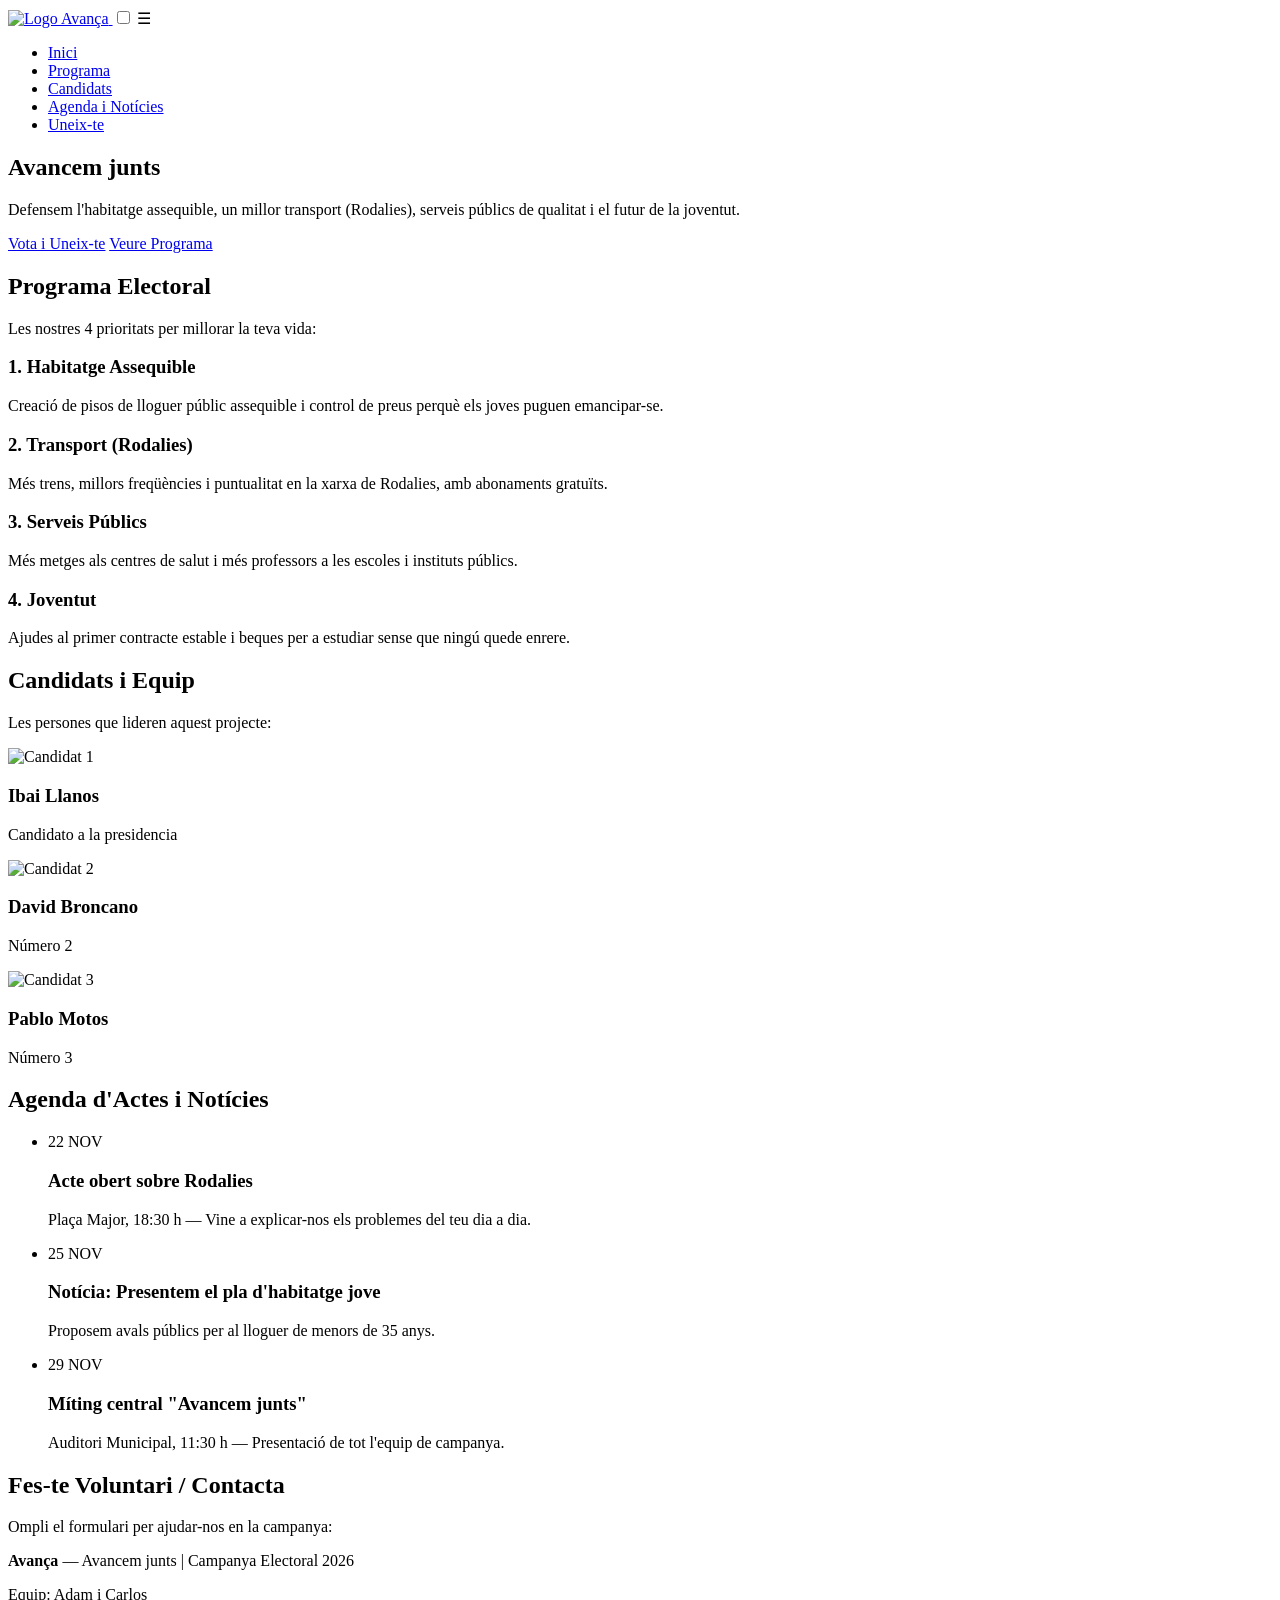
==== index.html @ e0f58404 "Sprint 2" ====
<!DOCTYPE html>
<html lang="ca">
<head>
  <meta charset="UTF-8">
  <meta name="viewport" content="width=device-width, initial-scale=1.0">
  <title>Avança - Avancem junts</title>
  <link rel="stylesheet" href="css/estilos.css">
</head>
<body>

  <header class="cabecera">
    <div class="contenedor cabecera-flex">
      <a href="#inicio" class="logo">
        <img src="../img/avanca-logo-transparente.png" alt="Logo Avança">
      </a>

      <input type="checkbox" id="menu-movil" class="checkbox-oculto">
      <label for="menu-movil" class="boton-hamburguesa" aria-label="Abrir menú">☰</label>

      <nav class="menu">
        <ul>
          <li><a href="#inicio">Inici</a></li>
          <li><a href="#programa">Programa</a></li>
          <li><a href="#candidats">Candidats</a></li>
          <li><a href="#agenda">Agenda i Notícies</a></li>
          <li><a href="#voluntariat" class="boton-naranja">Uneix-te</a></li>
        </ul>
      </nav>
    </div>
  </header>

  <main>

    <section id="inicio" class="hero">
      <div class="contenedor hero-contenido">
        <div class="hero-texto">
          <h1>Avancem junts</h1>
          <p>Defensem l'habitatge assequible, un millor transport (Rodalies), serveis públics de qualitat i el futur de la joventut.</p>
          <div class="botones-hero">
            <a href="#voluntariat" class="boton-naranja">Vota i Uneix-te</a>
            <a href="#programa" class="boton-borde">Veure Programa</a>
          </div>
        </div>
      </div>
    </section>

    <section id="programa" class="seccion">
      <div class="contenedor">
        <h2>Programa Electoral</h2>
        <p class="subtitulo">Les nostres 4 prioritats per millorar la teva vida:</p>

        <div class="grid-programa">
          <article class="tarjeta">
            <h3>1. Habitatge Assequible</h3>
            <p>Creació de pisos de lloguer públic assequible i control de preus perquè els joves puguen emancipar-se.</p>
          </article>

          <article class="tarjeta">
            <h3>2. Transport (Rodalies)</h3>
            <p>Més trens, millors freqüències i puntualitat en la xarxa de Rodalies, amb abonaments gratuïts.</p>
          </article>

          <article class="tarjeta">
            <h3>3. Serveis Públics</h3>
            <p>Més metges als centres de salut i més professors a les escoles i instituts públics.</p>
          </article>

          <article class="tarjeta">
            <h3>4. Joventut</h3>
            <p>Ajudes al primer contracte estable i beques per a estudiar sense que ningú quede enrere.</p>
          </article>
        </div>
      </div>
    </section>

    <section id="candidats" class="seccion fondo-gris">
      <div class="contenedor">
        <h2>Candidats i Equip</h2>
        <p class="subtitulo">Les persones que lideren aquest projecte:</p>

        <div class="grid-candidats">
          <article class="tarjeta-candidat">
            <img src="../img/ibai.jpeg" alt="Candidat 1">
            <div class="info-candidat">
              <h3>Ibai Llanos</h3>
              <p class="cargo">Candidato a la presidencia</p>
            </div>
          </article>

          <article class="tarjeta-candidat">
            <img src="../img/broncano.jpeg" alt="Candidat 2">
            <div class="info-candidat">
              <h3>David Broncano</h3>
              <p class="cargo">Número 2</p>
            </div>
          </article>

          <article class="tarjeta-candidat">
            <img src="../img/motos.jpeg" alt="Candidat 3">
            <div class="info-candidat">
              <h3>Pablo Motos</h3>
              <p class="cargo">Número 3</p>
            </div>
          </article>
        </div>
      </div>
    </section>

    <section id="agenda" class="seccion">
      <div class="contenedor">
        <h2>Agenda d'Actes i Notícies</h2>

        <ul class="lista-agenda">
          <li class="item-agenda">
            <span class="fecha">22 NOV</span>
            <div>
              <h3>Acte obert sobre Rodalies</h3>
              <p>Plaça Major, 18:30 h — Vine a explicar-nos els problemes del teu dia a dia.</p>
            </div>
          </li>

          <li class="item-agenda">
            <span class="fecha">25 NOV</span>
            <div>
              <h3>Notícia: Presentem el pla d'habitatge jove</h3>
              <p>Proposem avals públics per al lloguer de menors de 35 anys.</p>
            </div>
          </li>

          <li class="item-agenda">
            <span class="fecha">29 NOV</span>
            <div>
              <h3>Míting central "Avancem junts"</h3>
              <p>Auditori Municipal, 11:30 h — Presentació de tot l'equip de campanya.</p>
            </div>
          </li>
        </ul>
      </div>
    </section>

    <section id="voluntariat" class="seccion fondo-verde">
      <div class="contenedor">
        <h2 class="texto-blanco">Fes-te Voluntari / Contacta</h2>
        <p class="texto-blanco">Ompli el formulari per ajudar-nos en la campanya:</p>
      </div>
    </section>
  </main>

  <footer class="pie">
    <div class="contenedor">
      <p><strong>Avança</strong> — Avancem junts | Campanya Electoral 2026</p>
      <p>Equip: Adam i Carlos</p>
    </div>
  </footer>

</body>
</html>
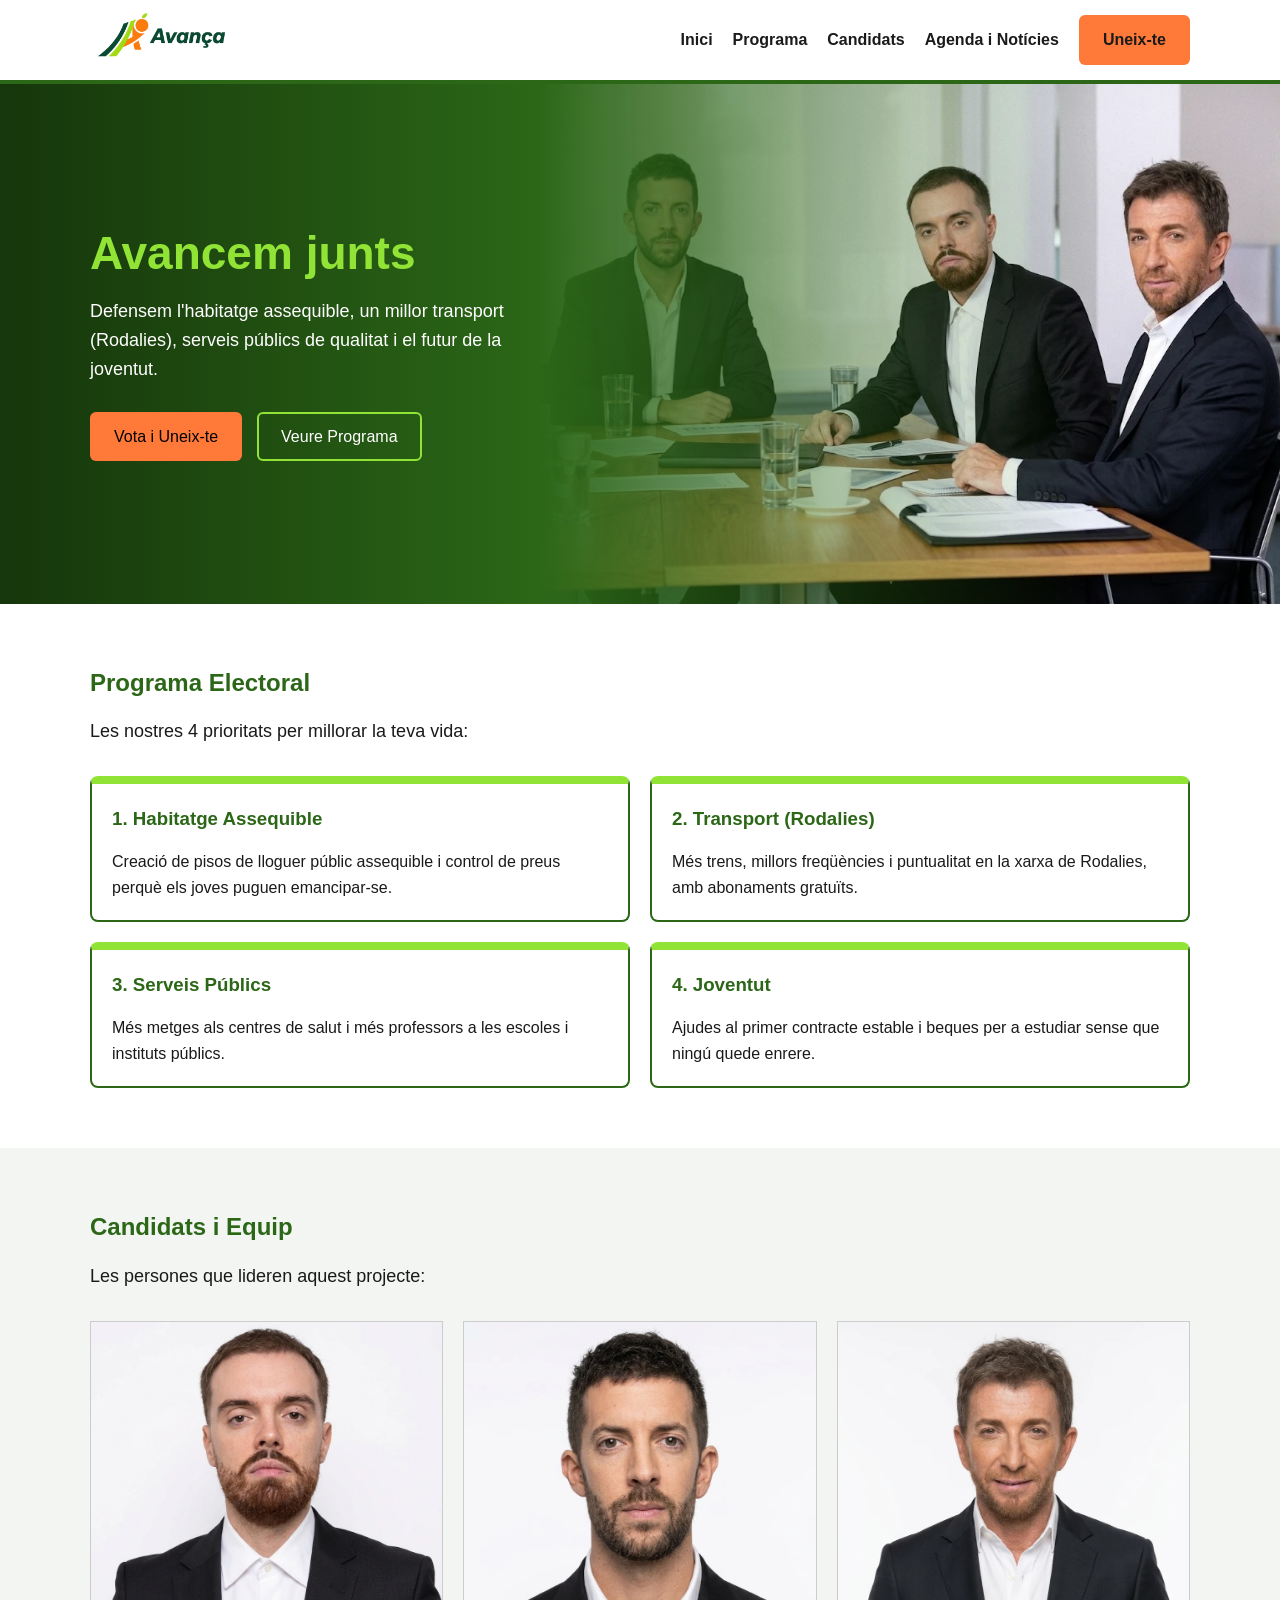
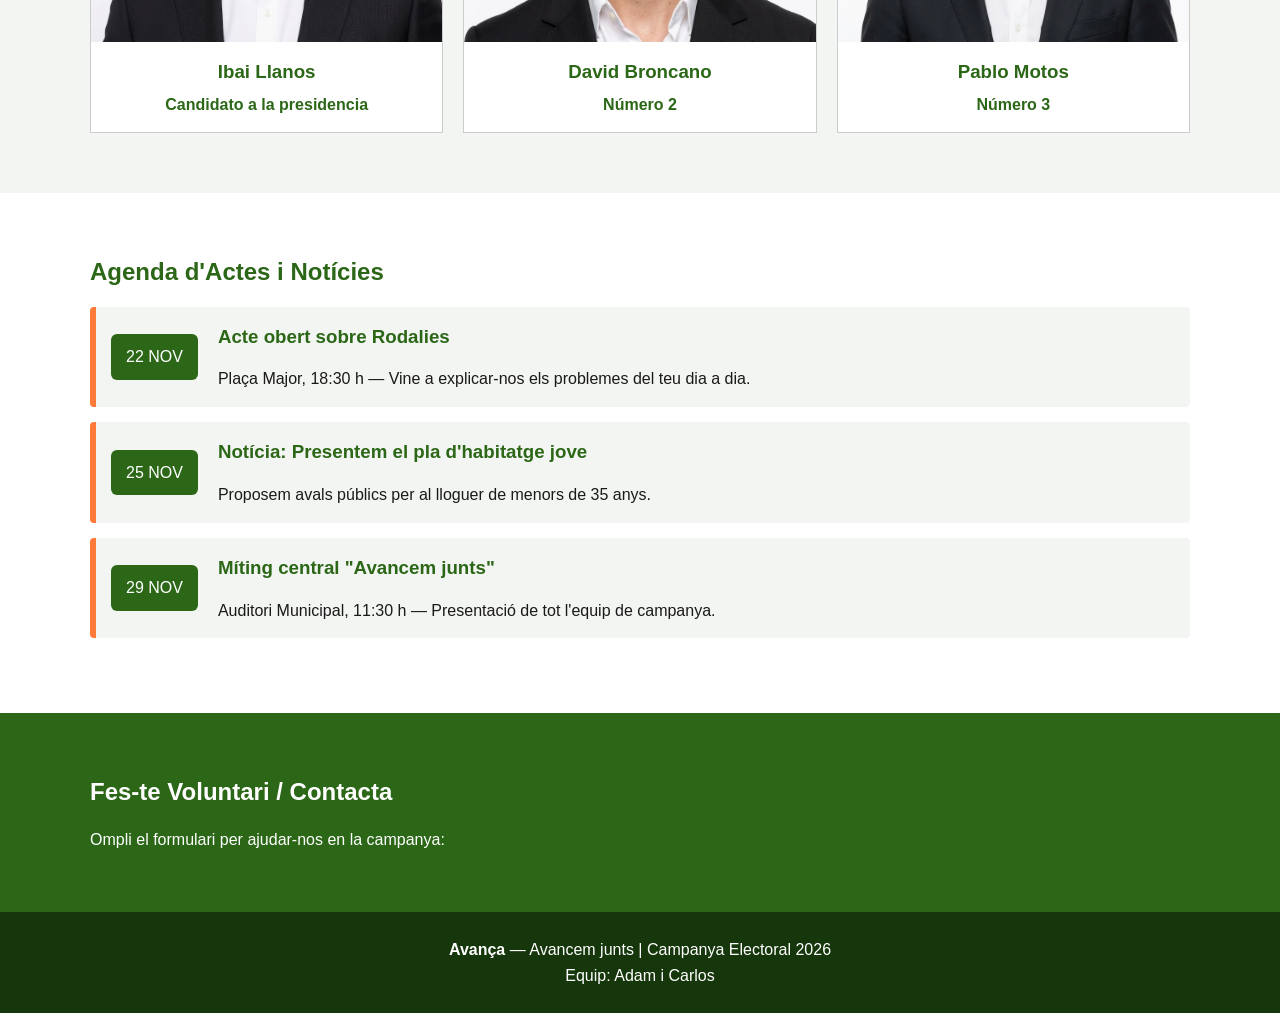
==== commit 4fecd2b3: "Actualizacion" ====
--- a/index.html
+++ b/index.html
@@ -4,14 +4,14 @@
   <meta charset="UTF-8">
   <meta name="viewport" content="width=device-width, initial-scale=1.0">
   <title>Avança - Avancem junts</title>
-  <link rel="stylesheet" href="css/estilos.css">
+  <link rel="stylesheet" href="estilos.css">
 </head>
 <body>
 
   <header class="cabecera">
     <div class="contenedor cabecera-flex">
       <a href="#inicio" class="logo">
-        <img src="../img/avanca-logo-transparente.png" alt="Logo Avança">
+        <img src="/img/logo transparente.png" alt="Logo Avança">
       </a>
 
       <input type="checkbox" id="menu-movil" class="checkbox-oculto">
@@ -80,7 +80,7 @@
 
         <div class="grid-candidats">
           <article class="tarjeta-candidat">
-            <img src="../img/ibai.jpeg" alt="Candidat 1">
+            <img src="img/1.jpeg" alt="Candidat 1">
             <div class="info-candidat">
               <h3>Ibai Llanos</h3>
               <p class="cargo">Candidato a la presidencia</p>
@@ -88,7 +88,7 @@
           </article>
 
           <article class="tarjeta-candidat">
-            <img src="../img/broncano.jpeg" alt="Candidat 2">
+            <img src="img/2.jpeg" alt="Candidat 2">
             <div class="info-candidat">
               <h3>David Broncano</h3>
               <p class="cargo">Número 2</p>
@@ -96,7 +96,7 @@
           </article>
 
           <article class="tarjeta-candidat">
-            <img src="../img/motos.jpeg" alt="Candidat 3">
+            <img src="/img/3.jpeg" alt="Candidat 3">
             <div class="info-candidat">
               <h3>Pablo Motos</h3>
               <p class="cargo">Número 3</p>
--- a/estilos.css
+++ b/estilos.css
@@ -0,0 +1,356 @@
+* {
+  box-sizing: border-box;
+  margin: 0;
+  padding: 0;
+}
+
+body {
+  font-family: Arial, sans-serif;
+  color: #1A1A1A;
+  line-height: 1.6;
+}
+
+h1, h2, h3 {
+  font-family: 'Arial Black', Arial, sans-serif;
+  color: #2B6717;
+  margin-bottom: 15px;
+}
+
+.contenedor {
+  width: 90%;
+  max-width: 1100px;
+  margin: 0 auto;
+}
+
+img {
+  max-width: 100%;
+  height: auto;
+}
+
+a:focus, button:focus, input:focus, select:focus, textarea:focus {
+  outline: 3px solid #FF7A38;
+}
+
+.boton-naranja {
+  display: inline-block;
+  background-color: #FF7A38;
+  color: #000000;
+  font-family: 'Arial Black', Arial, sans-serif;
+  text-decoration: none;
+  padding: 12px 24px;
+  border-radius: 6px;
+  border: none;
+  cursor: pointer;
+}
+
+.boton-naranja:hover {
+  background-color: #e66627;
+}
+
+.boton-borde {
+  display: inline-block;
+  border: 2px solid #91E336;
+  color: #FFFFFF;
+  font-family: 'Arial Black', Arial, sans-serif;
+  text-decoration: none;
+  padding: 10px 22px;
+  border-radius: 6px;
+}
+
+.boton-borde:hover {
+  background-color: #91E336;
+  color: #000000;
+}
+
+.cabecera {
+  background-color: white;
+  border-bottom: 4px solid #2B6717;
+  padding: 15px 0;
+  position: sticky;
+  top: 0;
+  z-index: 100;
+}
+
+.cabecera-flex {
+  display: flex;
+  justify-content: space-between;
+  align-items: center;
+  height: 50px;
+}
+
+.logo img {
+  height: 80px;
+}
+
+.flecha {
+  color: #91E336;
+  background-color: #FF7A38;
+  padding: 0 6px;
+  border-radius: 4px;
+}
+
+.menu ul {
+  display: flex;
+  list-style: none;
+  align-items: center;
+  gap: 20px;
+}
+
+.menu a {
+  text-decoration: none;
+  color: #1A1A1A;
+  font-weight: bold;
+}
+
+.checkbox-oculto, .boton-hamburguesa {
+  display: none;
+}
+
+/* PORTADA CON DEGRADADO VERDE A LA IZQUIERDA Y FOTO A LA DERECHA */
+.hero {
+  min-height: 520px;
+  background-image: 
+    linear-gradient(
+      90deg, 
+      #16360B 0%, 
+      #2B6717 42%, 
+      rgba(43, 103, 23, 0.4) 65%, 
+      rgba(43, 103, 23, 0) 85%
+    ),
+    url("img/mesa.jpeg");
+  background-repeat: no-repeat;
+  background-position: right center;
+  background-size: auto 100%;
+  background-color: #2B6717;
+  display: flex;
+  align-items: center;
+  padding: 60px 0;
+}
+
+.hero-contenido {
+  display: flex;
+  justify-content: flex-start;
+}
+
+.hero-texto {
+  width: 50%;
+  max-width: 480px;
+}
+
+.hero h1 {
+  color: #91E336;
+  font-size: 46px;
+  line-height: 1.15;
+  margin-bottom: 18px;
+}
+
+.hero p {
+  color: #FFFFFF;
+  font-size: 18px;
+  margin-bottom: 28px;
+}
+
+.botones-hero {
+  display: flex;
+  justify-content: flex-start;
+  gap: 15px;
+  flex-wrap: wrap;
+}
+
+.seccion {
+  padding: 60px 0;
+}
+
+.fondo-gris {
+  background-color: #F2F5F1;
+}
+
+.fondo-verde {
+  background-color: #2B6717;
+}
+
+.texto-blanco {
+  color: #FFFFFF;
+}
+
+.subtitulo {
+  margin-bottom: 30px;
+  font-size: 18px;
+}
+
+.grid-programa {
+  display: grid;
+  grid-template-columns: repeat(2, 1fr);
+  gap: 20px;
+}
+
+.tarjeta {
+  background-color: #FFFFFF;
+  border: 2px solid #2B6717;
+  border-top: 8px solid #91E336;
+  padding: 20px;
+  border-radius: 8px;
+}
+
+.grid-candidats {
+  display: grid;
+  grid-template-columns: repeat(3, 1fr);
+  gap: 20px;
+}
+
+.tarjeta-candidat {
+  background-color: #FFFFFF;
+  border-radius: 0;
+  overflow: hidden;
+  border: 1px solid #cccccc;
+  display: flex;
+  flex-direction: column;
+}
+
+.tarjeta-candidat img {
+  width: 100%;
+  height: 320px;
+  object-fit: cover;
+  object-position: center top;
+  display: block;
+}
+
+.info-candidat {
+  padding: 15px;
+  text-align: center;
+}
+
+.info-candidat h3 {
+  margin-bottom: 5px;
+}
+
+.cargo {
+  color: #2B6717;
+  font-weight: bold;
+  margin-bottom: 0;
+}
+
+.lista-agenda {
+  list-style: none;
+}
+
+.item-agenda {
+  display: flex;
+  align-items: center;
+  gap: 20px;
+  background-color: #F2F5F1;
+  padding: 15px;
+  margin-bottom: 15px;
+  border-left: 6px solid #FF7A38;
+  border-radius: 4px;
+}
+
+.fecha {
+  background-color: #2B6717;
+  color: #FFFFFF;
+  font-family: 'Arial Black', Arial, sans-serif;
+  padding: 10px 15px;
+  border-radius: 6px;
+  text-align: center;
+}
+
+.formulario {
+  background-color: #FFFFFF;
+  padding: 25px;
+  border-radius: 8px;
+  max-width: 600px;
+  margin-top: 20px;
+}
+
+.formulario label {
+  display: block;
+  font-weight: bold;
+  margin-bottom: 5px;
+}
+
+.formulario input,
+.formulario select,
+.formulario textarea {
+  width: 100%;
+  padding: 10px;
+  margin-bottom: 15px;
+  border: 1px solid #999999;
+  border-radius: 4px;
+  font-family: Arial, sans-serif;
+}
+
+.ancho-total {
+  width: 100%;
+}
+
+.pie {
+  background-color: #16360B;
+  color: #FFFFFF;
+  text-align: center;
+  padding: 25px 0;
+}
+
+@media (max-width: 768px) {
+  .hero {
+    min-height: auto;
+    padding: 260px 0 40px 0;
+    background-image: 
+      linear-gradient(
+        0deg, 
+        #2B6717 45%, 
+        rgba(43, 103, 23, 0.6) 65%, 
+        rgba(43, 103, 23, 0) 100%
+      ),
+      url("img/mesa.jpeg");
+    background-position: center top;
+    background-size: cover;
+  }
+
+  .hero-texto {
+    width: 100%;
+    max-width: 100%;
+  }
+
+  .hero h1 {
+    font-size: 36px;
+  }
+
+  .boton-hamburguesa {
+    display: block;
+    font-size: 30px;
+    color: #2B6717;
+    cursor: pointer;
+  }
+
+  .menu {
+    display: none;
+    width: 100%;
+    margin-top: 15px;
+    background-color: #FFFFFF;
+    padding-bottom: 15px;
+  }
+
+  .cabecera-flex {
+    flex-wrap: wrap;
+    height: auto;
+  }
+
+  .checkbox-oculto:checked ~ .menu {
+    display: block;
+  }
+
+  .menu ul {
+    flex-direction: column;
+    align-items: flex-start;
+  }
+
+  .grid-programa,
+  .grid-candidats {
+    grid-template-columns: 1fr;
+  }
+
+  .item-agenda {
+    flex-direction: column;
+    align-items: flex-start;
+  }
+}
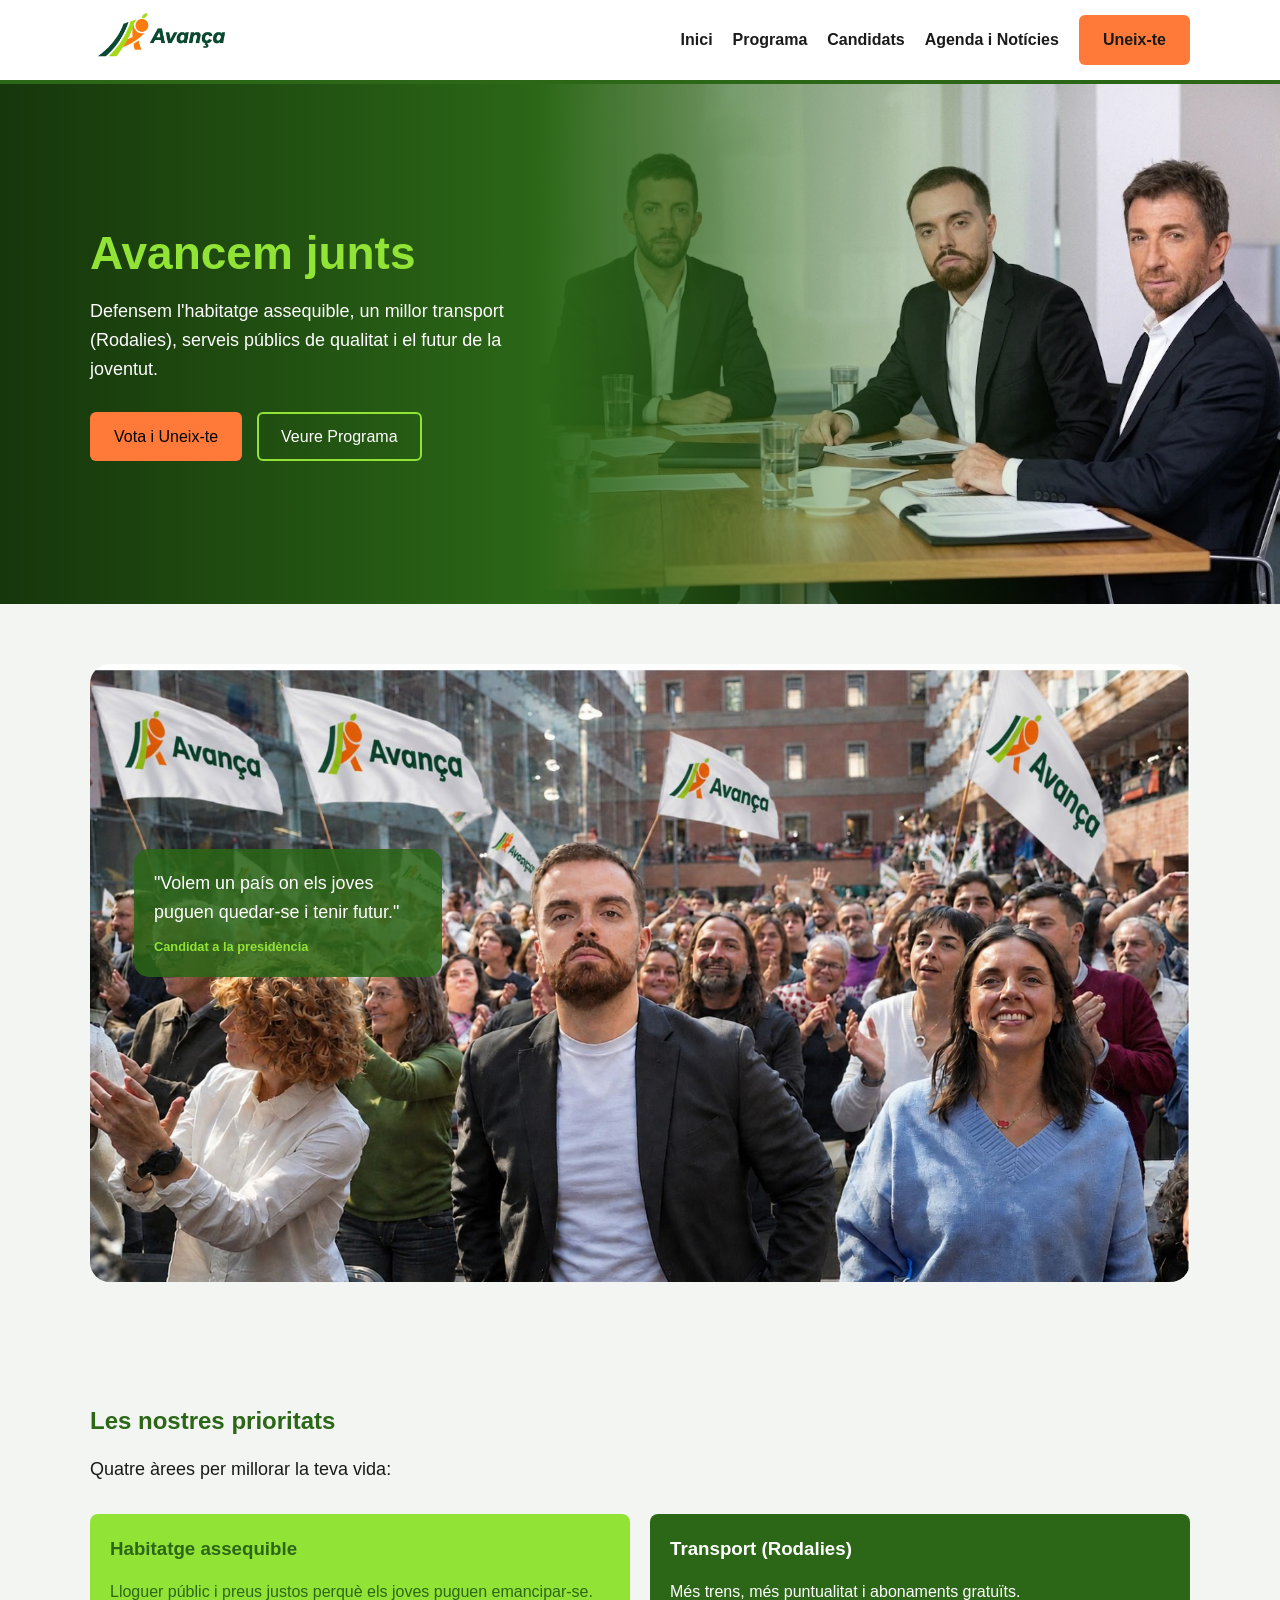
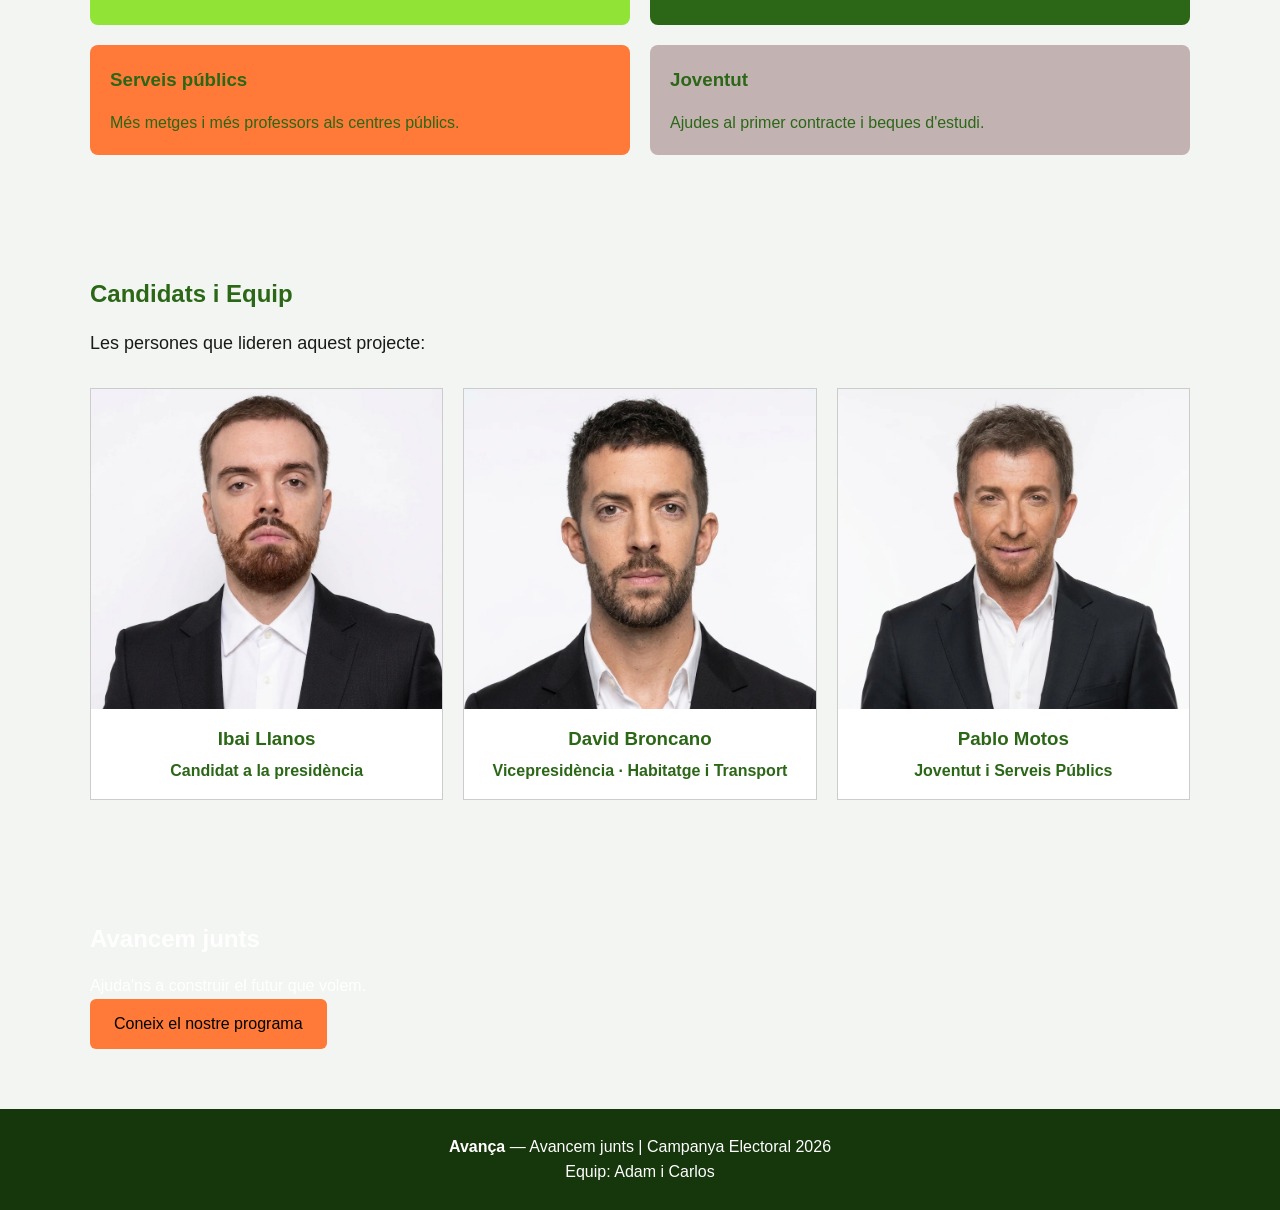
==== commit 3dfc6333: "acabando html" ====
--- a/index.html
+++ b/index.html
@@ -1,157 +1,146 @@
 <!DOCTYPE html>
 <html lang="ca">
 <head>
-  <meta charset="UTF-8">
-  <meta name="viewport" content="width=device-width, initial-scale=1.0">
-  <title>Avança - Avancem junts</title>
-  <link rel="stylesheet" href="estilos.css">
+<meta charset="UTF-8">
+<meta name="viewport" content="width=device-width, initial-scale=1.0">
+<title>Avança - Avancem junts</title>
+<link rel="stylesheet" href="estilos.css">
 </head>
+
 <body>
 
-  <header class="cabecera">
-    <div class="contenedor cabecera-flex">
-      <a href="#inicio" class="logo">
-        <img src="/img/logo transparente.png" alt="Logo Avança">
-      </a>
+<header class="cabecera">
+<div class="contenedor cabecera-flex">
 
-      <input type="checkbox" id="menu-movil" class="checkbox-oculto">
-      <label for="menu-movil" class="boton-hamburguesa" aria-label="Abrir menú">☰</label>
+<a href="#inicio" class="logo">
+<img src="img/logo_transparente.png" alt="Logo Avança">
+</a>
 
-      <nav class="menu">
-        <ul>
-          <li><a href="#inicio">Inici</a></li>
-          <li><a href="#programa">Programa</a></li>
-          <li><a href="#candidats">Candidats</a></li>
-          <li><a href="#agenda">Agenda i Notícies</a></li>
-          <li><a href="#voluntariat" class="boton-naranja">Uneix-te</a></li>
-        </ul>
-      </nav>
-    </div>
-  </header>
 
-  <main>
 
-    <section id="inicio" class="hero">
-      <div class="contenedor hero-contenido">
-        <div class="hero-texto">
-          <h1>Avancem junts</h1>
-          <p>Defensem l'habitatge assequible, un millor transport (Rodalies), serveis públics de qualitat i el futur de la joventut.</p>
-          <div class="botones-hero">
-            <a href="#voluntariat" class="boton-naranja">Vota i Uneix-te</a>
-            <a href="#programa" class="boton-borde">Veure Programa</a>
-          </div>
-        </div>
-      </div>
-    </section>
+<nav class="menu">
+<ul>
+<li><a href="#inicio">Inici</a></li>
+<li><a href="programa.html">Programa</a></li>
+<li><a href="index.html#candidats">Candidats</a></li>
+<li><a href="agenda.html">Agenda i Notícies</a></li>
+<li><a href="formulario.html" class="boton-naranja">Uneix-te</a></li>
+</ul>
+</nav>
 
-    <section id="programa" class="seccion">
-      <div class="contenedor">
-        <h2>Programa Electoral</h2>
-        <p class="subtitulo">Les nostres 4 prioritats per millorar la teva vida:</p>
+</div>
+</header>
 
-        <div class="grid-programa">
-          <article class="tarjeta">
-            <h3>1. Habitatge Assequible</h3>
-            <p>Creació de pisos de lloguer públic assequible i control de preus perquè els joves puguen emancipar-se.</p>
-          </article>
+<main>
 
-          <article class="tarjeta">
-            <h3>2. Transport (Rodalies)</h3>
-            <p>Més trens, millors freqüències i puntualitat en la xarxa de Rodalies, amb abonaments gratuïts.</p>
-          </article>
+<section id="inicio" class="hero">
+<div class="contenedor hero-contenido">
+<div class="hero-texto">
+<h1>Avancem junts</h1>
+<p>Defensem l'habitatge assequible, un millor transport (Rodalies), serveis públics de qualitat i el futur de la joventut.</p>
+<div class="botones-hero">
+<a href="#uneix-te" class="boton-naranja">Vota i Uneix-te</a>
+<a href="programa.html" class="boton-borde">Veure Programa</a>
+</div>
+</div>
+</div>
+</section>
 
-          <article class="tarjeta">
-            <h3>3. Serveis Públics</h3>
-            <p>Més metges als centres de salut i més professors a les escoles i instituts públics.</p>
-          </article>
+<section class="seccion">
+<div class="contenedor">
 
-          <article class="tarjeta">
-            <h3>4. Joventut</h3>
-            <p>Ajudes al primer contracte estable i beques per a estudiar sense que ningú quede enrere.</p>
-          </article>
-        </div>
-      </div>
-    </section>
+<div class="foto-cita">
+<img src="img/Banderas_con_logotipo.jpg" alt="Acte de campanya d'Avança">
+<div class="texto-cita">
+<p class="frase">"Volem un país on els joves puguen quedar-se i tenir futur."</p>
+<p class="cargo-cita">Candidat a la presidència</p>
+</div>
+</section>
 
-    <section id="candidats" class="seccion fondo-gris">
-      <div class="contenedor">
-        <h2>Candidats i Equip</h2>
-        <p class="subtitulo">Les persones que lideren aquest projecte:</p>
 
-        <div class="grid-candidats">
-          <article class="tarjeta-candidat">
-            <img src="img/1.jpeg" alt="Candidat 1">
-            <div class="info-candidat">
-              <h3>Ibai Llanos</h3>
-              <p class="cargo">Candidato a la presidencia</p>
-            </div>
-          </article>
+<section class="seccion">
+<div class="contenedor">
+<h2>Les nostres prioritats</h2>
+<p class="subtitulo">Quatre àrees per millorar la teva vida:</p>
 
-          <article class="tarjeta-candidat">
-            <img src="img/2.jpeg" alt="Candidat 2">
-            <div class="info-candidat">
-              <h3>David Broncano</h3>
-              <p class="cargo">Número 2</p>
-            </div>
-          </article>
+<div class="grid-programa">
 
-          <article class="tarjeta-candidat">
-            <img src="/img/3.jpeg" alt="Candidat 3">
-            <div class="info-candidat">
-              <h3>Pablo Motos</h3>
-              <p class="cargo">Número 3</p>
-            </div>
-          </article>
-        </div>
-      </div>
-    </section>
+<article class="tarjeta fondo-1">
+<h3>Habitatge assequible</h3>
+<p>Lloguer públic i preus justos perquè els joves puguen emancipar-se.</p>
+</article>
 
-    <section id="agenda" class="seccion">
-      <div class="contenedor">
-        <h2>Agenda d'Actes i Notícies</h2>
+<article class="tarjeta fondo-2">
+<h3>Transport (Rodalies)</h3>
+<p>Més trens, més puntualitat i abonaments gratuïts.</p>
+</article>
 
-        <ul class="lista-agenda">
-          <li class="item-agenda">
-            <span class="fecha">22 NOV</span>
-            <div>
-              <h3>Acte obert sobre Rodalies</h3>
-              <p>Plaça Major, 18:30 h — Vine a explicar-nos els problemes del teu dia a dia.</p>
-            </div>
-          </li>
+<article class="tarjeta fondo-3">
+<h3>Serveis públics</h3>
+<p>Més metges i més professors als centres públics.</p>
+</article>
 
-          <li class="item-agenda">
-            <span class="fecha">25 NOV</span>
-            <div>
-              <h3>Notícia: Presentem el pla d'habitatge jove</h3>
-              <p>Proposem avals públics per al lloguer de menors de 35 anys.</p>
-            </div>
-          </li>
+<article class="tarjeta fondo-4">
+<h3>Joventut</h3>
+<p>Ajudes al primer contracte i beques d'estudi.</p>
+</article>
 
-          <li class="item-agenda">
-            <span class="fecha">29 NOV</span>
-            <div>
-              <h3>Míting central "Avancem junts"</h3>
-              <p>Auditori Municipal, 11:30 h — Presentació de tot l'equip de campanya.</p>
-            </div>
-          </li>
-        </ul>
-      </div>
-    </section>
+</section>
 
-    <section id="voluntariat" class="seccion fondo-verde">
-      <div class="contenedor">
-        <h2 class="texto-blanco">Fes-te Voluntari / Contacta</h2>
-        <p class="texto-blanco">Ompli el formulari per ajudar-nos en la campanya:</p>
-      </div>
-    </section>
-  </main>
 
-  <footer class="pie">
-    <div class="contenedor">
-      <p><strong>Avança</strong> — Avancem junts | Campanya Electoral 2026</p>
-      <p>Equip: Adam i Carlos</p>
-    </div>
-  </footer>
+<section id="candidats" class="seccion fondo-gris">
+<div class="contenedor">
+<h2>Candidats i Equip</h2>
+<p class="subtitulo">Les persones que lideren aquest projecte:</p>
+
+<div class="grid-candidats">
+
+<article class="tarjeta-candidat">
+<img src="img/1.jpeg" alt="Candidat 1">
+<div class="info-candidat">
+<h3>Ibai Llanos</h3>
+<p class="cargo">Candidat a la presidència</p>
+</div>
+</article>
+
+<article class="tarjeta-candidat">
+<img src="img/2.jpeg" alt="Candidat 2">
+<div class="info-candidat">
+<h3>David Broncano</h3>
+<p class="cargo">Vicepresidència · Habitatge i Transport</p>
+</div>
+</article>
+
+<article class="tarjeta-candidat">
+<img src="img/3.jpeg" alt="Candidat 3">
+<div class="info-candidat">
+<h3>Pablo Motos</h3>
+<p class="cargo">Joventut i Serveis Públics</p>
+</div>
+</article>
+
+</div>
+</div>
+</section>
+
+
+
+<section id="uneix-te" class="seccion fondo-verde">
+<div class="contenedor">
+<h2 class="texto-blanco">Avancem junts</h2>
+<p class="texto-blanco">Ajuda'ns a construir el futur que volem.</p>
+<a href="programa.html" class="boton-naranja">Coneix el nostre programa</a>
+</div>
+</section>
+
+</main>
+
+<footer class="pie">
+<div class="contenedor">
+<p><strong>Avança</strong> — Avancem junts | Campanya Electoral 2026</p>
+<p>Equip: Adam i Carlos</p>
+</div>
+</footer>
 
 </body>
 </html>
--- a/estilos.css
+++ b/estilos.css
@@ -27,9 +27,7 @@
   height: auto;
 }
 
-a:focus, button:focus, input:focus, select:focus, textarea:focus {
-  outline: 3px solid #FF7A38;
-}
+
 
 .boton-naranja {
   display: inline-block;
@@ -40,7 +38,6 @@
   padding: 12px 24px;
   border-radius: 6px;
   border: none;
-  cursor: pointer;
 }
 
 .boton-naranja:hover {
@@ -102,9 +99,7 @@
   font-weight: bold;
 }
 
-.checkbox-oculto, .boton-hamburguesa {
-  display: none;
-}
+
 
 /* PORTADA CON DEGRADADO VERDE A LA IZQUIERDA Y FOTO A LA DERECHA */
 .hero {
@@ -166,7 +161,11 @@
 }
 
 .fondo-verde {
-  background-color: #2B6717;
+  background-image: url("img/fondo.jpeg");
+  background-repeat: no-repeat;
+  background-size:  cover;
+  background-position: bottom;
+  background-attachment: fixed;
 }
 
 .texto-blanco {
@@ -185,11 +184,18 @@
 }
 
 .tarjeta {
-  background-color: #FFFFFF;
-  border: 2px solid #2B6717;
-  border-top: 8px solid #91E336;
+  background-color: #FF7A38;
+  color: white;
   padding: 20px;
   border-radius: 8px;
+}
+
+.tarjeta img:hover{
+  transform: scale(1.05);
+  transition: transform 0.3s;
+}
+.tarjeta h3{
+  color: white;
 }
 
 .grid-candidats {
@@ -353,4 +359,293 @@
     flex-direction: column;
     align-items: flex-start;
   }
+}
+.bloque {
+  display: flex;
+  gap: 40px;
+  border-radius: 20px;
+  padding: 30px;
+  margin-bottom: 15px;
+}
+
+.bloque .numero {
+  min-width: 80px;
+  } 
+
+.bloque h2 {
+  color: inherit;
+  font-family: "Arial Black", Arial, sans-serif;
+  text-transform: uppercase;
+  font-size: 36px;
+  margin: 0 0 15px 0;
+  }
+
+.bloque p, .bloque li {
+  font-size: 18px;
+  line-height: 1.5;
+  }
+.fondo-1 { background: #91E336; color: #2B6717; }
+.fondo-2 { background: #2B6717; color: white; }
+.fondo-3 { background: #FF7A38; color: #2B6717; }
+.fondo-4 { background: rgb(194, 178, 178); color: #2B6717; }
+
+/* FOTO CON FRASE */
+.foto-cita {
+  position: relative;
+  border-radius: 20px;
+  overflow: hidden;
+}
+
+.foto-cita img {
+  width: 100%;
+  display: block;
+}
+
+/* Caja de texto sobre la zona de la izquierda */
+.texto-cita {
+  position: absolute;
+  left: 4%;
+  top: 30%;
+  width: 28%;
+  padding: 20px;
+  background: rgba(43, 103, 23, 0.85);
+  border-radius: 15px;
+  color: white;
+}
+
+.frase {
+  font-family: "Arial Black", Arial, sans-serif;
+  font-size: clamp(13px, 1.4vw, 18px);
+  margin: 0 0 10px 0;
+}
+
+.cargo-cita {
+  color: #91E336;
+  font-weight: bold;
+  font-size: clamp(11px, 1vw, 14px);
+  margin: 0;
+}
+
+@media (max-width: 768px) {
+  .texto-cita {
+    position: static;
+    width: 100%;
+    border-radius: 0;
+    background: #2B6717;
+  }
+
+  .frase {
+    font-size: 20px;
+  }
+
+  .cargo-cita {
+    font-size: 16px;
+  }
+}
+
+/* Tarjetas de colores en la portada */
+.grid-programa .tarjeta {
+  border: none;
+}
+
+.grid-programa .tarjeta h3 {
+  color: inherit;
+}
+
+* {
+  box-sizing: border-box;
+  margin: 0;
+  padding: 0;
+}
+
+body {
+  font-family: Arial, sans-serif;
+  background-color: #F2F5F1;
+  color: #1A1A1A;
+  line-height: 1.6;
+  display: flex;
+  flex-direction: column;
+  min-height: 100vh;
+}
+
+.contenedor {
+  width: 90%;
+  max-width: 1100px;
+  margin: 0 auto;
+}
+
+.cabecera {
+  background-color: #FFFFFF;
+  border-bottom: 4px solid #2B6717;
+  padding: 15px 0;
+}
+
+.cabecera-flex {
+  display: flex;
+  justify-content: space-between;
+  align-items: center;
+  height: 50px;
+}
+
+.logo img {
+  height: 80px;
+}
+
+.boton-volver {
+  text-decoration: none;
+  color: #2B6717;
+  font-weight: bold;
+  border: 2px solid #2B6717;
+  padding: 8px 16px;
+  border-radius: 6px;
+}
+
+.boton-volver:hover {
+  background-color: #2B6717;
+  color: #FFFFFF;
+}
+
+.seccion-formulario {
+  flex: 1;
+  padding: 50px 0;
+}
+
+.caja-formulario {
+  background-color: #FFFFFF;
+  max-width: 650px;
+  margin: 0 auto;
+  padding: 35px;
+  border-radius: 8px;
+  border: 2px solid #2B6717;
+}
+
+.caja-formulario h1 {
+  font-family: 'Arial Black', Arial, sans-serif;
+  color: #2B6717;
+  margin-bottom: 10px;
+}
+
+.campo {
+  margin-bottom: 18px;
+}
+
+.campo label {
+  display: block;
+  font-weight: bold;
+  margin-bottom: 6px;
+  color: #1A1A1A;
+}
+
+.campo input,
+.campo select {
+  width: 100%;
+  padding: 10px 12px;
+  border: 1px solid #999999;
+  border-radius: 6px;
+  font-family: Arial, sans-serif;
+  font-size: 15px;
+}
+
+
+
+.campo-checkbox {
+  display: flex;
+  align-items: flex-start;
+  gap: 10px;
+  margin-bottom: 22px;
+  font-size: 14px;
+}
+
+.campo-checkbox input {
+  margin-top: 4px;
+  width: 16px;
+  height: 16px;
+}
+
+.boton-enviar {
+  width: 100%;
+  background-color: #FF7A38;
+  color: #000000;
+  font-family: 'Arial Black', Arial, sans-serif;
+  font-size: 16px;
+  padding: 14px;
+  border: none;
+  border-radius: 6px;
+  cursor: pointer;
+}
+
+.boton-enviar:hover {
+  background-color: #e66627;
+}
+
+.pie {
+  background-color: #16360B;
+  color: #FFFFFF;
+  text-align: center;
+  padding: 25px 0;
+}
+
+@media (max-width: 600px) {
+  .fila-doble {
+    flex-direction: column;
+    gap: 0;
+  }
+
+  .caja-formulario {
+    padding: 20px;
+  }
+}
+
+/* AGENDA */
+.agenda-flex {
+  display: flex;
+  flex-direction: row;
+  gap: 40px;
+  align-items: flex-start;
+}
+
+.calendario-img {
+  width: 45%;
+  flex-shrink: 0;
+  border-radius: 15px;
+}
+
+.actes {
+  flex: 1;
+  min-width: 0;
+}
+
+.lista-actes {
+  list-style: none;
+}
+
+.lista-actes li {
+  display: flex;
+  justify-content: space-between;
+  align-items: center;
+  gap: 20px;
+  padding: 12px 0;
+  margin: 20px;
+}
+
+.detalle {
+  color: #555555;
+  font-size: 15px;
+  margin: 0;
+}
+
+.boton-mes {
+  padding: 6px 20px;
+  font-size: 14px;
+  border-radius: 4px;
+}
+
+@media (max-width: 768px) {
+  .agenda-flex {
+    flex-direction: column;
+  }
+
+  .calendario-img {
+    width: 100%;
+  }
 }
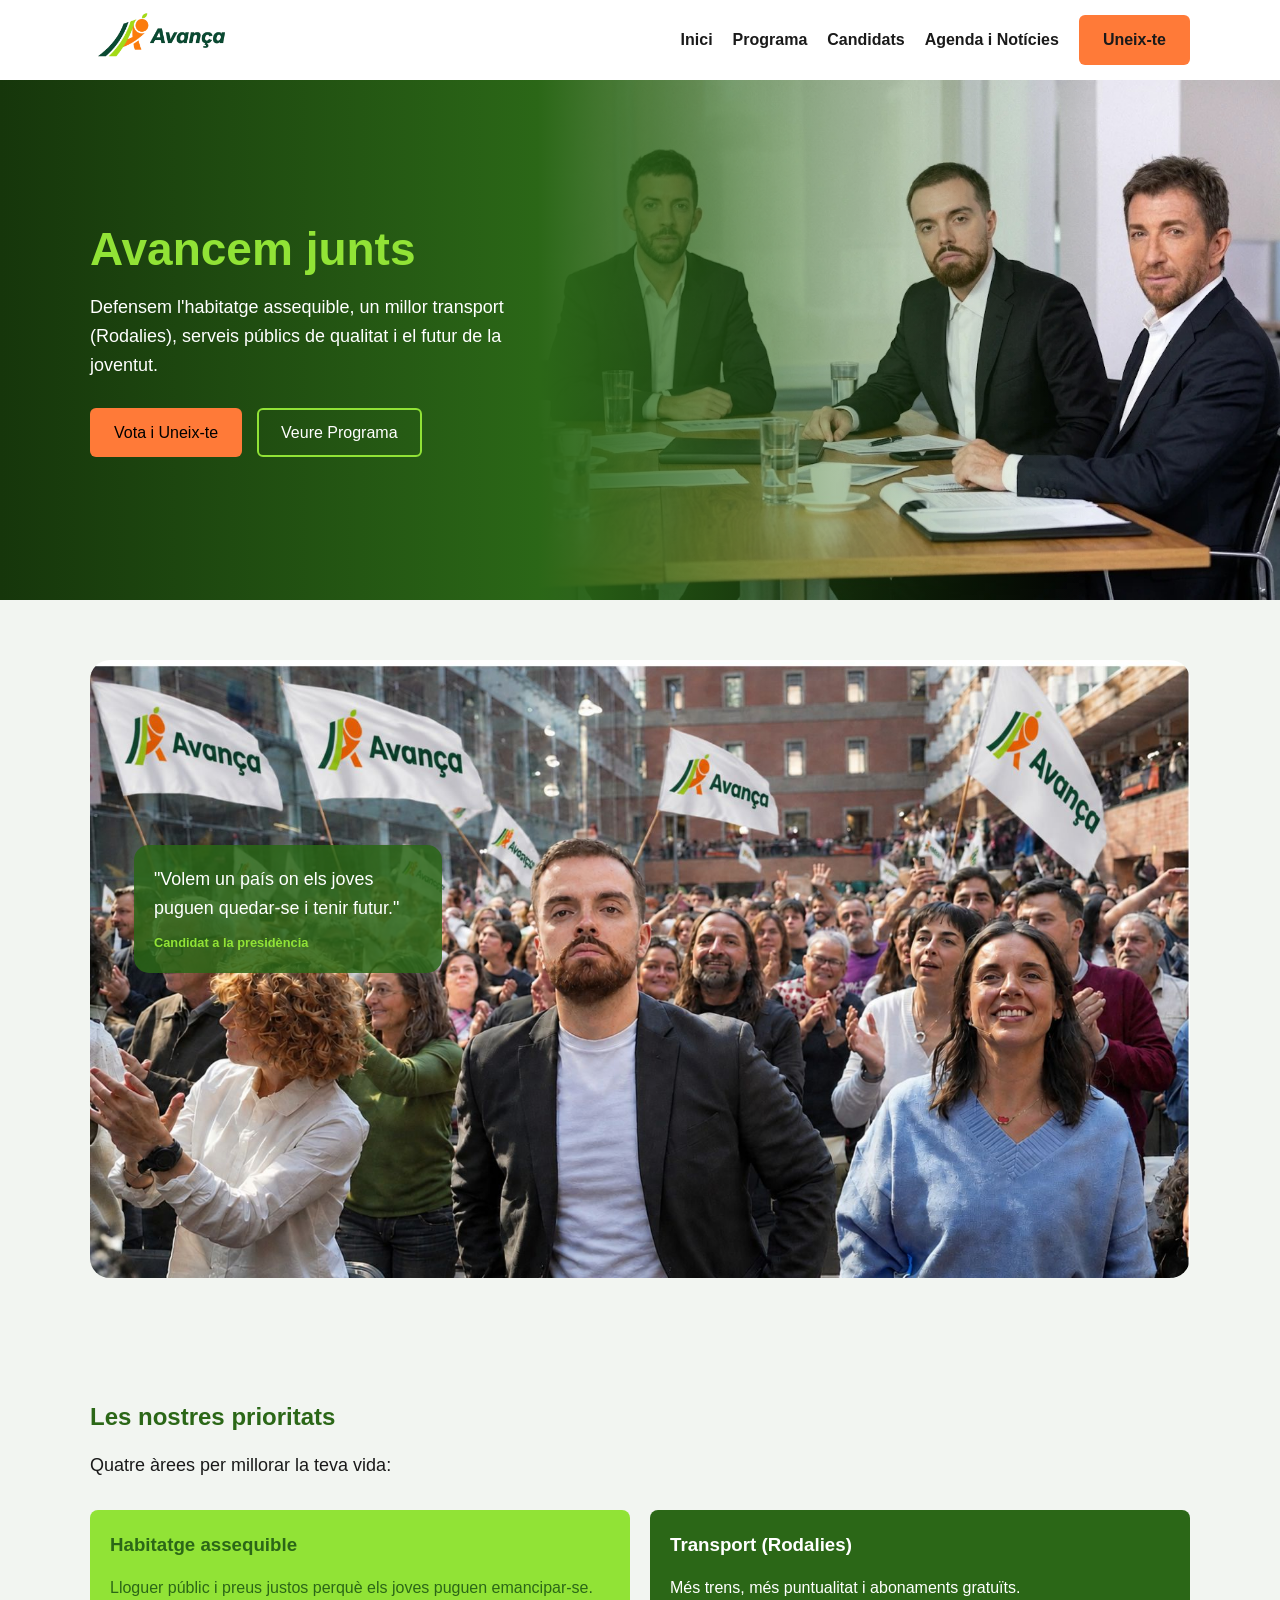
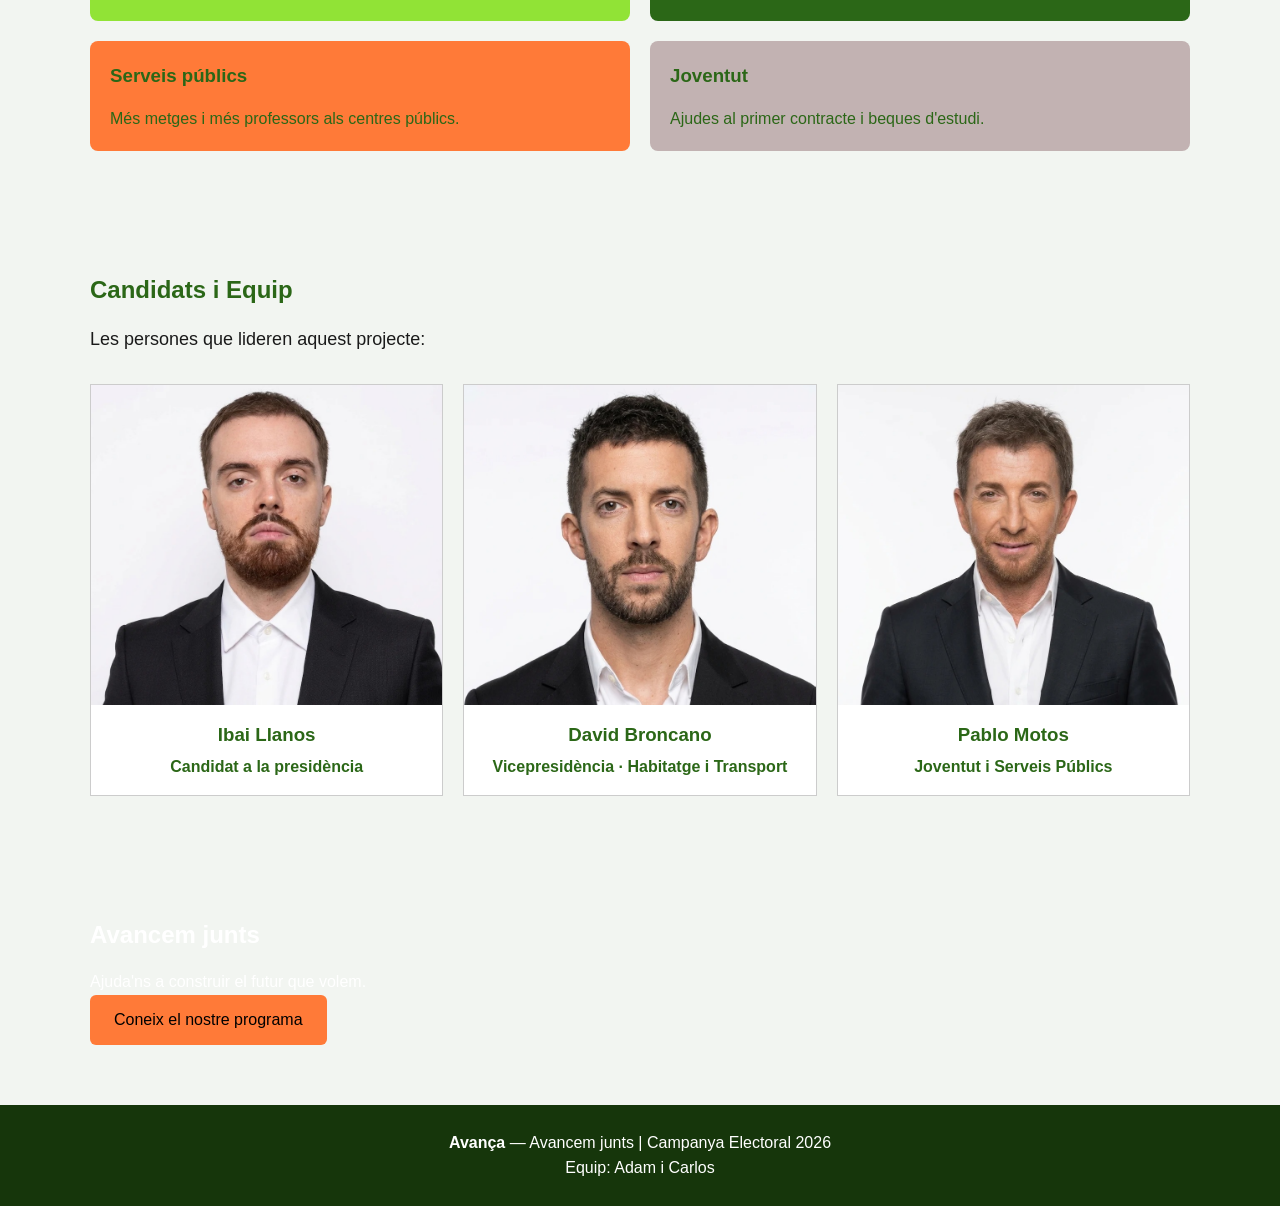
==== commit 30784e66: "menos lineas css" ====
--- a/index.html
+++ b/index.html
@@ -53,7 +53,8 @@
 <img src="img/Banderas_con_logotipo.jpg" alt="Acte de campanya d'Avança">
 <div class="texto-cita">
 <p class="frase">"Volem un país on els joves puguen quedar-se i tenir futur."</p>
-<p class="cargo-cita">Candidat a la presidència</p>
+<p class="cargo-frase">Candidat a la presidència</p>
+</div>
 </div>
 </section>
 
--- a/estilos.css
+++ b/estilos.css
@@ -37,7 +37,6 @@
   text-decoration: none;
   padding: 12px 24px;
   border-radius: 6px;
-  border: none;
 }
 
 .boton-naranja:hover {
@@ -61,7 +60,6 @@
 
 .cabecera {
   background-color: white;
-  border-bottom: 4px solid #2B6717;
   padding: 15px 0;
   position: sticky;
   top: 0;
@@ -79,13 +77,6 @@
   height: 80px;
 }
 
-.flecha {
-  color: #91E336;
-  background-color: #FF7A38;
-  padding: 0 6px;
-  border-radius: 4px;
-}
-
 .menu ul {
   display: flex;
   list-style: none;
@@ -99,9 +90,6 @@
   font-weight: bold;
 }
 
-
-
-/* PORTADA CON DEGRADADO VERDE A LA IZQUIERDA Y FOTO A LA DERECHA */
 .hero {
   min-height: 520px;
   background-image: 
@@ -116,15 +104,9 @@
   background-repeat: no-repeat;
   background-position: right center;
   background-size: auto 100%;
-  background-color: #2B6717;
   display: flex;
   align-items: center;
   padding: 60px 0;
-}
-
-.hero-contenido {
-  display: flex;
-  justify-content: flex-start;
 }
 
 .hero-texto {
@@ -147,7 +129,6 @@
 
 .botones-hero {
   display: flex;
-  justify-content: flex-start;
   gap: 15px;
   flex-wrap: wrap;
 }
@@ -184,18 +165,12 @@
 }
 
 .tarjeta {
-  background-color: #FF7A38;
   color: white;
   padding: 20px;
   border-radius: 8px;
 }
-
-.tarjeta img:hover{
-  transform: scale(1.05);
-  transition: transform 0.3s;
-}
 .tarjeta h3{
-  color: white;
+  color: inherit;
 }
 
 .grid-candidats {
@@ -206,7 +181,6 @@
 
 .tarjeta-candidat {
   background-color: #FFFFFF;
-  border-radius: 0;
   overflow: hidden;
   border: 1px solid #cccccc;
   display: flex;
@@ -218,7 +192,6 @@
   height: 320px;
   object-fit: cover;
   object-position: center top;
-  display: block;
 }
 
 .info-candidat {
@@ -233,31 +206,6 @@
 .cargo {
   color: #2B6717;
   font-weight: bold;
-  margin-bottom: 0;
-}
-
-.lista-agenda {
-  list-style: none;
-}
-
-.item-agenda {
-  display: flex;
-  align-items: center;
-  gap: 20px;
-  background-color: #F2F5F1;
-  padding: 15px;
-  margin-bottom: 15px;
-  border-left: 6px solid #FF7A38;
-  border-radius: 4px;
-}
-
-.fecha {
-  background-color: #2B6717;
-  color: #FFFFFF;
-  font-family: 'Arial Black', Arial, sans-serif;
-  padding: 10px 15px;
-  border-radius: 6px;
-  text-align: center;
 }
 
 .formulario {
@@ -268,26 +216,6 @@
   margin-top: 20px;
 }
 
-.formulario label {
-  display: block;
-  font-weight: bold;
-  margin-bottom: 5px;
-}
-
-.formulario input,
-.formulario select,
-.formulario textarea {
-  width: 100%;
-  padding: 10px;
-  margin-bottom: 15px;
-  border: 1px solid #999999;
-  border-radius: 4px;
-  font-family: Arial, sans-serif;
-}
-
-.ancho-total {
-  width: 100%;
-}
 
 .pie {
   background-color: #16360B;
@@ -321,12 +249,6 @@
     font-size: 36px;
   }
 
-  .boton-hamburguesa {
-    display: block;
-    font-size: 30px;
-    color: #2B6717;
-    cursor: pointer;
-  }
 
   .menu {
     display: none;
@@ -355,10 +277,6 @@
     grid-template-columns: 1fr;
   }
 
-  .item-agenda {
-    flex-direction: column;
-    align-items: flex-start;
-  }
 }
 .bloque {
   display: flex;
@@ -374,10 +292,8 @@
 
 .bloque h2 {
   color: inherit;
-  font-family: "Arial Black", Arial, sans-serif;
   text-transform: uppercase;
   font-size: 36px;
-  margin: 0 0 15px 0;
   }
 
 .bloque p, .bloque li {
@@ -389,7 +305,6 @@
 .fondo-3 { background: #FF7A38; color: #2B6717; }
 .fondo-4 { background: rgb(194, 178, 178); color: #2B6717; }
 
-/* FOTO CON FRASE */
 .foto-cita {
   position: relative;
   border-radius: 20px;
@@ -401,7 +316,6 @@
   display: block;
 }
 
-/* Caja de texto sobre la zona de la izquierda */
 .texto-cita {
   position: absolute;
   left: 4%;
@@ -416,14 +330,13 @@
 .frase {
   font-family: "Arial Black", Arial, sans-serif;
   font-size: clamp(13px, 1.4vw, 18px);
-  margin: 0 0 10px 0;
-}
-
-.cargo-cita {
+  margin-bottom: 10px;
+}
+
+.cargo-frase {
   color: #91E336;
   font-weight: bold;
   font-size: clamp(11px, 1vw, 14px);
-  margin: 0;
 }
 
 @media (max-width: 768px) {
@@ -443,53 +356,21 @@
   }
 }
 
-/* Tarjetas de colores en la portada */
-.grid-programa .tarjeta {
-  border: none;
-}
+
 
 .grid-programa .tarjeta h3 {
   color: inherit;
 }
 
-* {
-  box-sizing: border-box;
-  margin: 0;
-  padding: 0;
-}
 
 body {
-  font-family: Arial, sans-serif;
   background-color: #F2F5F1;
-  color: #1A1A1A;
-  line-height: 1.6;
   display: flex;
   flex-direction: column;
   min-height: 100vh;
 }
 
-.contenedor {
-  width: 90%;
-  max-width: 1100px;
-  margin: 0 auto;
-}
-
-.cabecera {
-  background-color: #FFFFFF;
-  border-bottom: 4px solid #2B6717;
-  padding: 15px 0;
-}
-
-.cabecera-flex {
-  display: flex;
-  justify-content: space-between;
-  align-items: center;
-  height: 50px;
-}
-
-.logo img {
-  height: 80px;
-}
+
 
 .boton-volver {
   text-decoration: none;
@@ -520,8 +401,6 @@
 }
 
 .caja-formulario h1 {
-  font-family: 'Arial Black', Arial, sans-serif;
-  color: #2B6717;
   margin-bottom: 10px;
 }
 
@@ -533,7 +412,6 @@
   display: block;
   font-weight: bold;
   margin-bottom: 6px;
-  color: #1A1A1A;
 }
 
 .campo input,
@@ -544,22 +422,6 @@
   border-radius: 6px;
   font-family: Arial, sans-serif;
   font-size: 15px;
-}
-
-
-
-.campo-checkbox {
-  display: flex;
-  align-items: flex-start;
-  gap: 10px;
-  margin-bottom: 22px;
-  font-size: 14px;
-}
-
-.campo-checkbox input {
-  margin-top: 4px;
-  width: 16px;
-  height: 16px;
 }
 
 .boton-enviar {
@@ -578,28 +440,15 @@
   background-color: #e66627;
 }
 
-.pie {
-  background-color: #16360B;
-  color: #FFFFFF;
-  text-align: center;
-  padding: 25px 0;
-}
-
 @media (max-width: 600px) {
-  .fila-doble {
-    flex-direction: column;
-    gap: 0;
-  }
-
+ 
   .caja-formulario {
     padding: 20px;
   }
 }
 
-/* AGENDA */
 .agenda-flex {
   display: flex;
-  flex-direction: row;
   gap: 40px;
   align-items: flex-start;
 }
@@ -612,7 +461,6 @@
 
 .actes {
   flex: 1;
-  min-width: 0;
 }
 
 .lista-actes {
@@ -620,24 +468,8 @@
 }
 
 .lista-actes li {
-  display: flex;
-  justify-content: space-between;
-  align-items: center;
-  gap: 20px;
   padding: 12px 0;
   margin: 20px;
-}
-
-.detalle {
-  color: #555555;
-  font-size: 15px;
-  margin: 0;
-}
-
-.boton-mes {
-  padding: 6px 20px;
-  font-size: 14px;
-  border-radius: 4px;
 }
 
 @media (max-width: 768px) {
